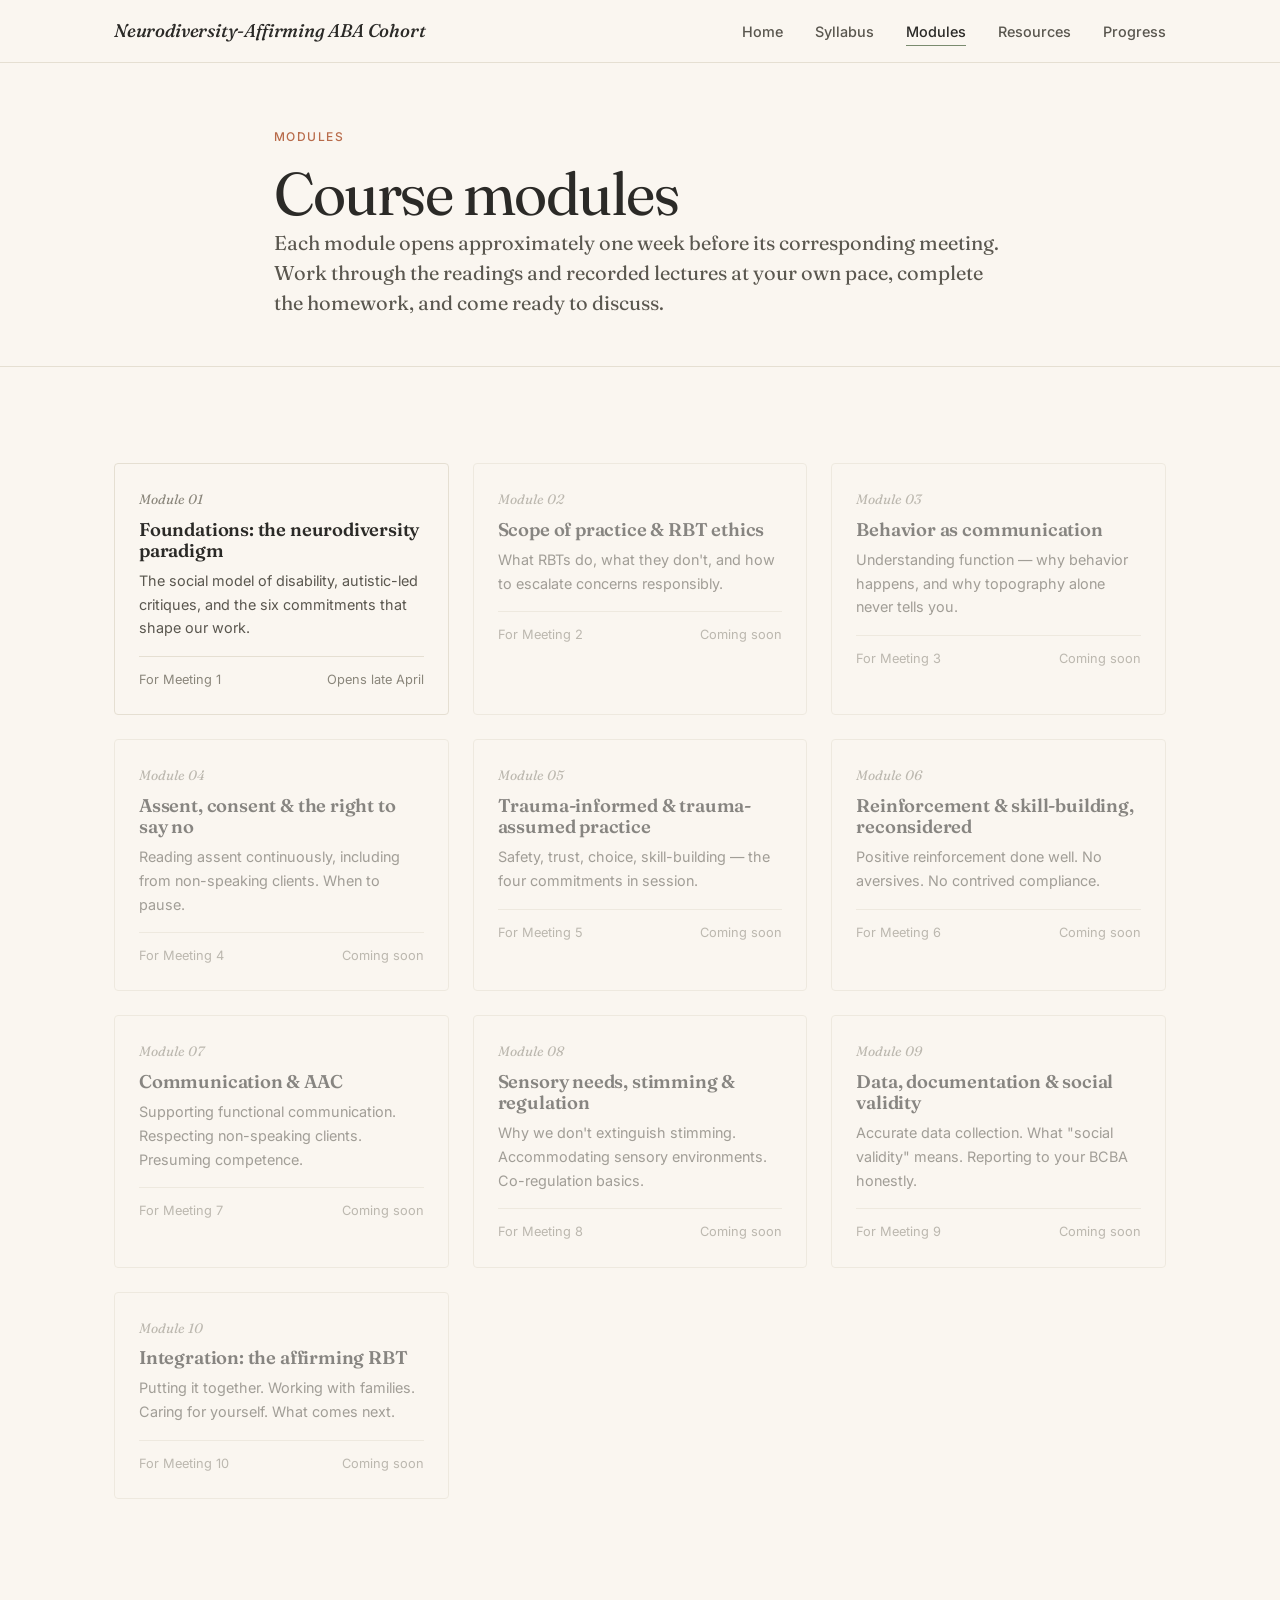
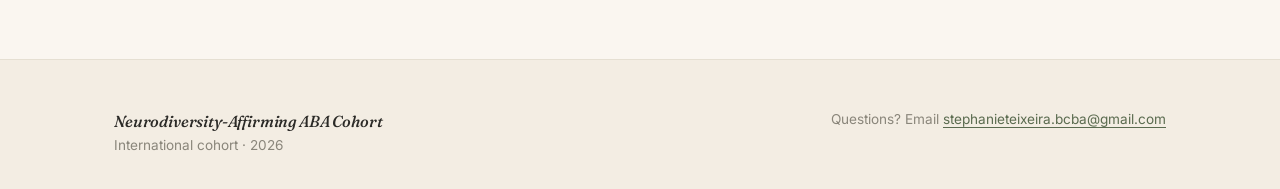
==== modules/index.html @ eed52e0f "Add files via upload" ====
<!DOCTYPE html>
<html lang="en">
<head>
  <meta charset="UTF-8">
  <meta name="viewport" content="width=device-width, initial-scale=1.0">
  <title>Modules — Neurodiversity-Affirming ABA Cohort</title>
  <link rel="stylesheet" href="../assets/css/style.css">
</head>
<body>

<header class="site-header">
  <div class="container">
    <a href="../index.html" class="brand">Neurodiversity-Affirming ABA Cohort</a>
    <nav>
      <ul class="nav">
        <li><a href="../index.html">Home</a></li>
        <li><a href="../syllabus.html">Syllabus</a></li>
        <li><a href="../modules/" class="active">Modules</a></li>
        <li><a href="../resources.html">Resources</a></li>
        <li><a href="../grades.html">Progress</a></li>
      </ul>
    </nav>
  </div>
</header>

<main>

  <section class="module-header">
    <div class="container-narrow">
      <span class="eyebrow">Modules</span>
      <h1>Course modules</h1>
      <p class="lead">Each module opens approximately one week before its corresponding meeting. Work through the readings and recorded lectures at your own pace, complete the homework, and come ready to discuss.</p>
    </div>
  </section>

  <section>
    <div class="container">
      <div class="card-grid">

        <a href="module-01.html" class="card">
          <div class="card-number">Module 01</div>
          <h3>Foundations: the neurodiversity paradigm</h3>
          <p>The social model of disability, autistic-led critiques, and the six commitments that shape our work.</p>
          <div class="meta"><span>For Meeting 1</span><span>Opens late April</span></div>
        </a>

        <div class="card" style="opacity:0.55;">
          <div class="card-number">Module 02</div>
          <h3>Scope of practice &amp; RBT ethics</h3>
          <p>What RBTs do, what they don't, and how to escalate concerns responsibly.</p>
          <div class="meta"><span>For Meeting 2</span><span>Coming soon</span></div>
        </div>

        <div class="card" style="opacity:0.55;">
          <div class="card-number">Module 03</div>
          <h3>Behavior as communication</h3>
          <p>Understanding function — why behavior happens, and why topography alone never tells you.</p>
          <div class="meta"><span>For Meeting 3</span><span>Coming soon</span></div>
        </div>

        <div class="card" style="opacity:0.55;">
          <div class="card-number">Module 04</div>
          <h3>Assent, consent &amp; the right to say no</h3>
          <p>Reading assent continuously, including from non-speaking clients. When to pause.</p>
          <div class="meta"><span>For Meeting 4</span><span>Coming soon</span></div>
        </div>

        <div class="card" style="opacity:0.55;">
          <div class="card-number">Module 05</div>
          <h3>Trauma-informed &amp; trauma-assumed practice</h3>
          <p>Safety, trust, choice, skill-building — the four commitments in session.</p>
          <div class="meta"><span>For Meeting 5</span><span>Coming soon</span></div>
        </div>

        <div class="card" style="opacity:0.55;">
          <div class="card-number">Module 06</div>
          <h3>Reinforcement &amp; skill-building, reconsidered</h3>
          <p>Positive reinforcement done well. No aversives. No contrived compliance.</p>
          <div class="meta"><span>For Meeting 6</span><span>Coming soon</span></div>
        </div>

        <div class="card" style="opacity:0.55;">
          <div class="card-number">Module 07</div>
          <h3>Communication &amp; AAC</h3>
          <p>Supporting functional communication. Respecting non-speaking clients. Presuming competence.</p>
          <div class="meta"><span>For Meeting 7</span><span>Coming soon</span></div>
        </div>

        <div class="card" style="opacity:0.55;">
          <div class="card-number">Module 08</div>
          <h3>Sensory needs, stimming &amp; regulation</h3>
          <p>Why we don't extinguish stimming. Accommodating sensory environments. Co-regulation basics.</p>
          <div class="meta"><span>For Meeting 8</span><span>Coming soon</span></div>
        </div>

        <div class="card" style="opacity:0.55;">
          <div class="card-number">Module 09</div>
          <h3>Data, documentation &amp; social validity</h3>
          <p>Accurate data collection. What "social validity" means. Reporting to your BCBA honestly.</p>
          <div class="meta"><span>For Meeting 9</span><span>Coming soon</span></div>
        </div>

        <div class="card" style="opacity:0.55;">
          <div class="card-number">Module 10</div>
          <h3>Integration: the affirming RBT</h3>
          <p>Putting it together. Working with families. Caring for yourself. What comes next.</p>
          <div class="meta"><span>For Meeting 10</span><span>Coming soon</span></div>
        </div>

      </div>
    </div>
  </section>

</main>

<footer class="site-footer">
  <div class="container">
    <div>
      <div class="brand">Neurodiversity-Affirming ABA Cohort</div>
      <p>International cohort · 2026</p>
    </div>
    <div>
      <p>Questions? Email <a href="mailto:stephanieteixeira.bcba@gmail.com">stephanieteixeira.bcba@gmail.com</a></p>
    </div>
  </div>
</footer>


<script src="../assets/js/supabase-config.js"></script>
<script type="module">
  import { updateNavAuth } from '../assets/js/auth.js';
  updateNavAuth('../');
</script>

</body>
</html>
---- assets/css/style.css ----
/* ==========================================================================
   Behavior Therapy Cohort — Shared Stylesheet
   Aesthetic: warm, professional, therapy-practice
   ========================================================================== */

@import url('https://fonts.googleapis.com/css2?family=Fraunces:ital,opsz,wght@0,9..144,400;0,9..144,500;0,9..144,600;0,9..144,700;1,9..144,400&family=Inter:wght@400;500;600&display=swap');

:root {
  /* Palette — warm neutrals + muted sage */
  --paper: #faf6f0;
  --paper-tint: #f3ede3;
  --ink: #2b2a27;
  --ink-soft: #5a574f;
  --ink-muted: #8a867b;
  --line: #e5dfd2;
  --sage: #7a8b6f;
  --sage-dark: #5a6b4f;
  --sage-tint: #e8ede3;
  --terracotta: #b86b4a;
  --terracotta-tint: #f3e4dc;
  --gold: #c9a961;

  /* Type */
  --font-display: 'Fraunces', Georgia, serif;
  --font-body: 'Inter', system-ui, sans-serif;

  /* Space scale */
  --s-1: 0.25rem;
  --s-2: 0.5rem;
  --s-3: 0.75rem;
  --s-4: 1rem;
  --s-5: 1.5rem;
  --s-6: 2rem;
  --s-7: 3rem;
  --s-8: 4rem;
  --s-9: 6rem;

  /* Layout */
  --measure: 68ch;
  --container: 1100px;
  --radius: 4px;
}

* {
  box-sizing: border-box;
  margin: 0;
  padding: 0;
}

html {
  scroll-behavior: smooth;
}

body {
  font-family: var(--font-body);
  font-size: 17px;
  line-height: 1.65;
  color: var(--ink);
  background: var(--paper);
  -webkit-font-smoothing: antialiased;
  text-rendering: optimizeLegibility;
}

/* ---------- Typography ---------- */

h1, h2, h3, h4 {
  font-family: var(--font-display);
  font-weight: 500;
  line-height: 1.15;
  letter-spacing: -0.01em;
  color: var(--ink);
}

h1 {
  font-size: clamp(2.25rem, 5vw, 3.75rem);
  font-weight: 400;
  letter-spacing: -0.025em;
}

h1 em {
  font-style: italic;
  color: var(--sage-dark);
  font-weight: 400;
}

h2 {
  font-size: clamp(1.625rem, 3vw, 2.25rem);
  margin-bottom: var(--s-4);
  margin-top: var(--s-7);
}

h3 {
  font-size: 1.25rem;
  font-weight: 600;
  margin-bottom: var(--s-3);
  margin-top: var(--s-5);
}

p {
  max-width: var(--measure);
  margin-bottom: var(--s-4);
}

a {
  color: var(--sage-dark);
  text-decoration: underline;
  text-decoration-thickness: 1px;
  text-underline-offset: 3px;
  transition: color 0.2s;
}

a:hover {
  color: var(--terracotta);
}

strong {
  font-weight: 600;
  color: var(--ink);
}

em {
  font-style: italic;
}

.eyebrow {
  font-family: var(--font-body);
  font-size: 0.75rem;
  font-weight: 500;
  letter-spacing: 0.12em;
  text-transform: uppercase;
  color: var(--ink-muted);
  margin-bottom: var(--s-3);
  display: block;
}

.lead {
  font-family: var(--font-display);
  font-size: 1.25rem;
  font-weight: 400;
  line-height: 1.5;
  color: var(--ink-soft);
  max-width: 60ch;
}

/* ---------- Layout ---------- */

.container {
  max-width: var(--container);
  margin: 0 auto;
  padding: 0 var(--s-5);
}

.container-narrow {
  max-width: 780px;
  margin: 0 auto;
  padding: 0 var(--s-5);
}

section {
  padding: var(--s-8) 0;
}

/* ---------- Header / Nav ---------- */

.site-header {
  border-bottom: 1px solid var(--line);
  background: var(--paper);
  position: sticky;
  top: 0;
  z-index: 10;
  backdrop-filter: blur(8px);
  background: rgba(250, 246, 240, 0.92);
}

.site-header .container {
  display: flex;
  align-items: center;
  justify-content: space-between;
  padding-top: var(--s-4);
  padding-bottom: var(--s-4);
}

.brand {
  font-family: var(--font-display);
  font-size: 1.15rem;
  font-weight: 500;
  font-style: italic;
  color: var(--ink);
  text-decoration: none;
  letter-spacing: -0.01em;
}

.brand:hover {
  color: var(--ink);
}

.nav {
  display: flex;
  gap: var(--s-6);
  list-style: none;
}

.nav a {
  color: var(--ink-soft);
  text-decoration: none;
  font-size: 0.9rem;
  font-weight: 500;
  position: relative;
}

.nav a:hover {
  color: var(--sage-dark);
}

.nav a.active {
  color: var(--ink);
}

.nav a.active::after {
  content: '';
  position: absolute;
  bottom: -6px;
  left: 0;
  right: 0;
  height: 1.5px;
  background: var(--sage);
}

/* ---------- Hero ---------- */

.hero {
  padding: var(--s-9) 0 var(--s-8);
  position: relative;
  overflow: hidden;
}

.hero::before {
  content: '';
  position: absolute;
  top: 10%;
  right: -10%;
  width: 500px;
  height: 500px;
  background: radial-gradient(circle, var(--sage-tint) 0%, transparent 70%);
  opacity: 0.6;
  z-index: -1;
  border-radius: 50%;
}

.hero h1 {
  max-width: 18ch;
  margin-bottom: var(--s-5);
}

.hero .lead {
  margin-bottom: var(--s-6);
}

.hero-meta {
  display: flex;
  gap: var(--s-7);
  margin-top: var(--s-7);
  padding-top: var(--s-5);
  border-top: 1px solid var(--line);
  flex-wrap: wrap;
}

.hero-meta div {
  min-width: 140px;
}

.hero-meta .label {
  font-size: 0.75rem;
  text-transform: uppercase;
  letter-spacing: 0.1em;
  color: var(--ink-muted);
  margin-bottom: var(--s-1);
}

.hero-meta .value {
  font-family: var(--font-display);
  font-size: 1.1rem;
  color: var(--ink);
}

/* ---------- Buttons ---------- */

.btn {
  display: inline-block;
  padding: 0.75rem 1.5rem;
  font-family: var(--font-body);
  font-size: 0.95rem;
  font-weight: 500;
  text-decoration: none;
  border-radius: var(--radius);
  transition: all 0.2s;
  border: 1px solid transparent;
  cursor: pointer;
}

.btn-primary {
  background: var(--ink);
  color: var(--paper);
}

.btn-primary:hover {
  background: var(--sage-dark);
  color: var(--paper);
}

.btn-secondary {
  background: transparent;
  color: var(--ink);
  border-color: var(--ink);
}

.btn-secondary:hover {
  background: var(--ink);
  color: var(--paper);
}

.btn-group {
  display: flex;
  gap: var(--s-3);
  flex-wrap: wrap;
  margin-top: var(--s-5);
}

/* ---------- Cards ---------- */

.card-grid {
  display: grid;
  grid-template-columns: repeat(auto-fill, minmax(280px, 1fr));
  gap: var(--s-5);
  margin-top: var(--s-6);
}

.card {
  background: var(--paper);
  border: 1px solid var(--line);
  border-radius: var(--radius);
  padding: var(--s-5);
  transition: all 0.25s;
  text-decoration: none;
  color: inherit;
  display: block;
}

.card:hover {
  border-color: var(--sage);
  transform: translateY(-2px);
  box-shadow: 0 8px 24px -12px rgba(43, 42, 39, 0.15);
  color: inherit;
}

.card-number {
  font-family: var(--font-display);
  font-style: italic;
  font-size: 0.85rem;
  color: var(--ink-muted);
  margin-bottom: var(--s-2);
}

.card h3 {
  margin-top: 0;
  margin-bottom: var(--s-2);
  font-size: 1.15rem;
}

.card p {
  font-size: 0.9rem;
  color: var(--ink-soft);
  margin-bottom: 0;
}

.card .meta {
  margin-top: var(--s-4);
  padding-top: var(--s-3);
  border-top: 1px solid var(--line);
  font-size: 0.8rem;
  color: var(--ink-muted);
  display: flex;
  justify-content: space-between;
}

/* ---------- Module page ---------- */

.module-header {
  padding: var(--s-8) 0 var(--s-6);
  border-bottom: 1px solid var(--line);
}

.module-header .eyebrow {
  color: var(--terracotta);
}

.module-section {
  padding: var(--s-7) 0;
  border-bottom: 1px solid var(--line);
}

.module-section:last-child {
  border-bottom: none;
}

.resource-list {
  list-style: none;
  margin-top: var(--s-4);
}

.resource-list li {
  padding: var(--s-4) 0;
  border-bottom: 1px solid var(--line);
  display: flex;
  justify-content: space-between;
  align-items: center;
  gap: var(--s-4);
}

.resource-list li:last-child {
  border-bottom: none;
}

.resource-list .title {
  font-weight: 500;
  color: var(--ink);
}

.resource-list .type {
  font-size: 0.8rem;
  color: var(--ink-muted);
  text-transform: uppercase;
  letter-spacing: 0.08em;
  padding: var(--s-1) var(--s-3);
  background: var(--paper-tint);
  border-radius: var(--radius);
}

/* ---------- Schedule table ---------- */

.schedule {
  width: 100%;
  border-collapse: collapse;
  margin-top: var(--s-5);
}

.schedule th,
.schedule td {
  text-align: left;
  padding: var(--s-4);
  border-bottom: 1px solid var(--line);
  vertical-align: top;
}

.schedule th {
  font-family: var(--font-body);
  font-size: 0.75rem;
  font-weight: 600;
  text-transform: uppercase;
  letter-spacing: 0.1em;
  color: var(--ink-muted);
}

.schedule .date {
  font-family: var(--font-display);
  font-style: italic;
  color: var(--sage-dark);
  white-space: nowrap;
  width: 140px;
}

.schedule .topic {
  font-weight: 500;
}

.schedule .desc {
  color: var(--ink-soft);
  font-size: 0.9rem;
  margin-top: var(--s-1);
}

/* ---------- Callout ---------- */

.callout {
  background: var(--sage-tint);
  border-left: 3px solid var(--sage);
  padding: var(--s-5);
  margin: var(--s-6) 0;
  border-radius: 0 var(--radius) var(--radius) 0;
}

.callout.warn {
  background: var(--terracotta-tint);
  border-left-color: var(--terracotta);
}

.callout h4 {
  font-family: var(--font-display);
  font-size: 1rem;
  margin-bottom: var(--s-2);
}

.callout p {
  margin-bottom: 0;
  font-size: 0.95rem;
  color: var(--ink-soft);
}

/* ---------- Footer ---------- */

.site-footer {
  margin-top: var(--s-9);
  padding: var(--s-7) 0 var(--s-6);
  border-top: 1px solid var(--line);
  background: var(--paper-tint);
}

.site-footer .container {
  display: flex;
  justify-content: space-between;
  align-items: flex-start;
  flex-wrap: wrap;
  gap: var(--s-5);
}

.site-footer p {
  font-size: 0.85rem;
  color: var(--ink-muted);
  margin-bottom: 0;
}

.site-footer .brand {
  font-size: 1rem;
}

/* ---------- Utilities ---------- */

.stack > * + * {
  margin-top: var(--s-4);
}

.divider {
  border: 0;
  border-top: 1px solid var(--line);
  margin: var(--s-6) 0;
}

.text-center {
  text-align: center;
}

/* ---------- Subtle entrance animation ---------- */

@keyframes riseIn {
  from { opacity: 0; transform: translateY(8px); }
  to { opacity: 1; transform: translateY(0); }
}

.hero h1,
.hero .lead,
.hero .btn-group,
.hero-meta {
  animation: riseIn 0.7s ease-out backwards;
}

.hero .lead { animation-delay: 0.1s; }
.hero .btn-group { animation-delay: 0.2s; }
.hero-meta { animation-delay: 0.3s; }

/* ---------- Responsive ---------- */

@media (max-width: 720px) {
  .nav {
    gap: var(--s-4);
  }

  .nav a {
    font-size: 0.85rem;
  }

  .site-footer .container {
    flex-direction: column;
  }

  .schedule th:nth-child(3),
  .schedule td:nth-child(3) {
    display: none;
  }

  .resource-list li {
    flex-direction: column;
    align-items: flex-start;
    gap: var(--s-2);
  }
}
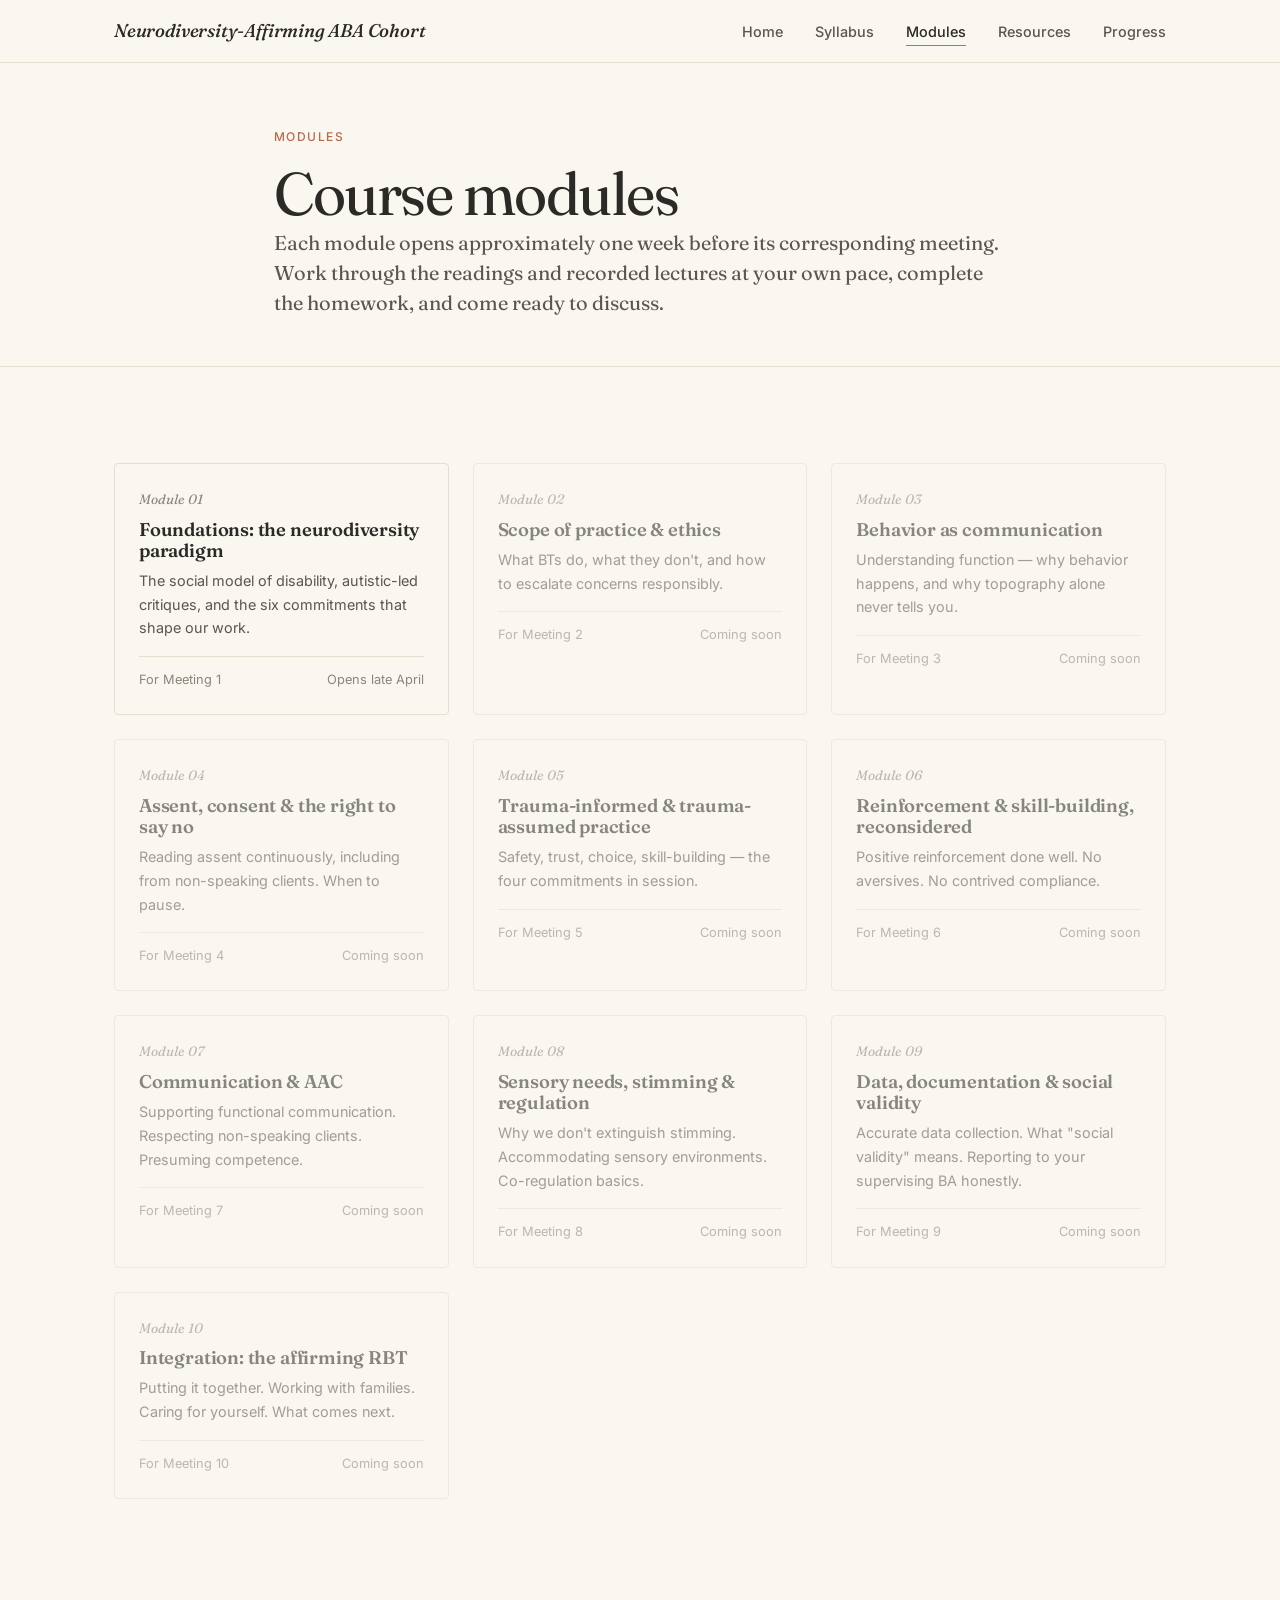
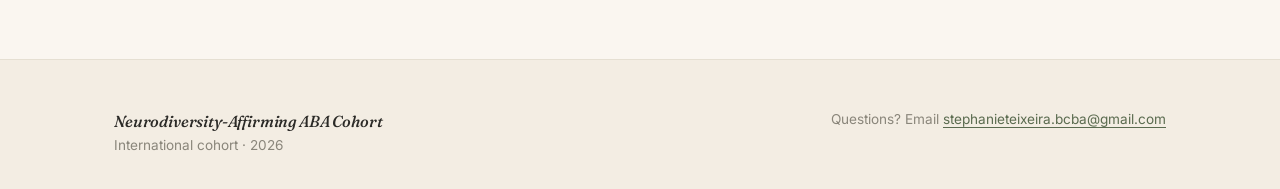
==== commit ddf5c7c8: "Rename index (2).html to index.html" ====
--- a/modules/index.html
+++ b/modules/index.html
@@ -46,8 +46,8 @@
 
         <div class="card" style="opacity:0.55;">
           <div class="card-number">Module 02</div>
-          <h3>Scope of practice &amp; RBT ethics</h3>
-          <p>What RBTs do, what they don't, and how to escalate concerns responsibly.</p>
+          <h3>Scope of practice &amp; ethics</h3>
+          <p>What BTs do, what they don't, and how to escalate concerns responsibly.</p>
           <div class="meta"><span>For Meeting 2</span><span>Coming soon</span></div>
         </div>
 
@@ -96,7 +96,7 @@
         <div class="card" style="opacity:0.55;">
           <div class="card-number">Module 09</div>
           <h3>Data, documentation &amp; social validity</h3>
-          <p>Accurate data collection. What "social validity" means. Reporting to your BCBA honestly.</p>
+          <p>Accurate data collection. What "social validity" means. Reporting to your supervising BA honestly.</p>
           <div class="meta"><span>For Meeting 9</span><span>Coming soon</span></div>
         </div>
 
@@ -128,8 +128,9 @@
 
 <script src="../assets/js/supabase-config.js"></script>
 <script type="module">
-  import { updateNavAuth } from '../assets/js/auth.js';
-  updateNavAuth('../');
+  import { requireAuth, updateNavAuth } from '../assets/js/auth.js';
+  const user = await requireAuth('../');
+  if (user) updateNavAuth('../');
 </script>
 
 </body>
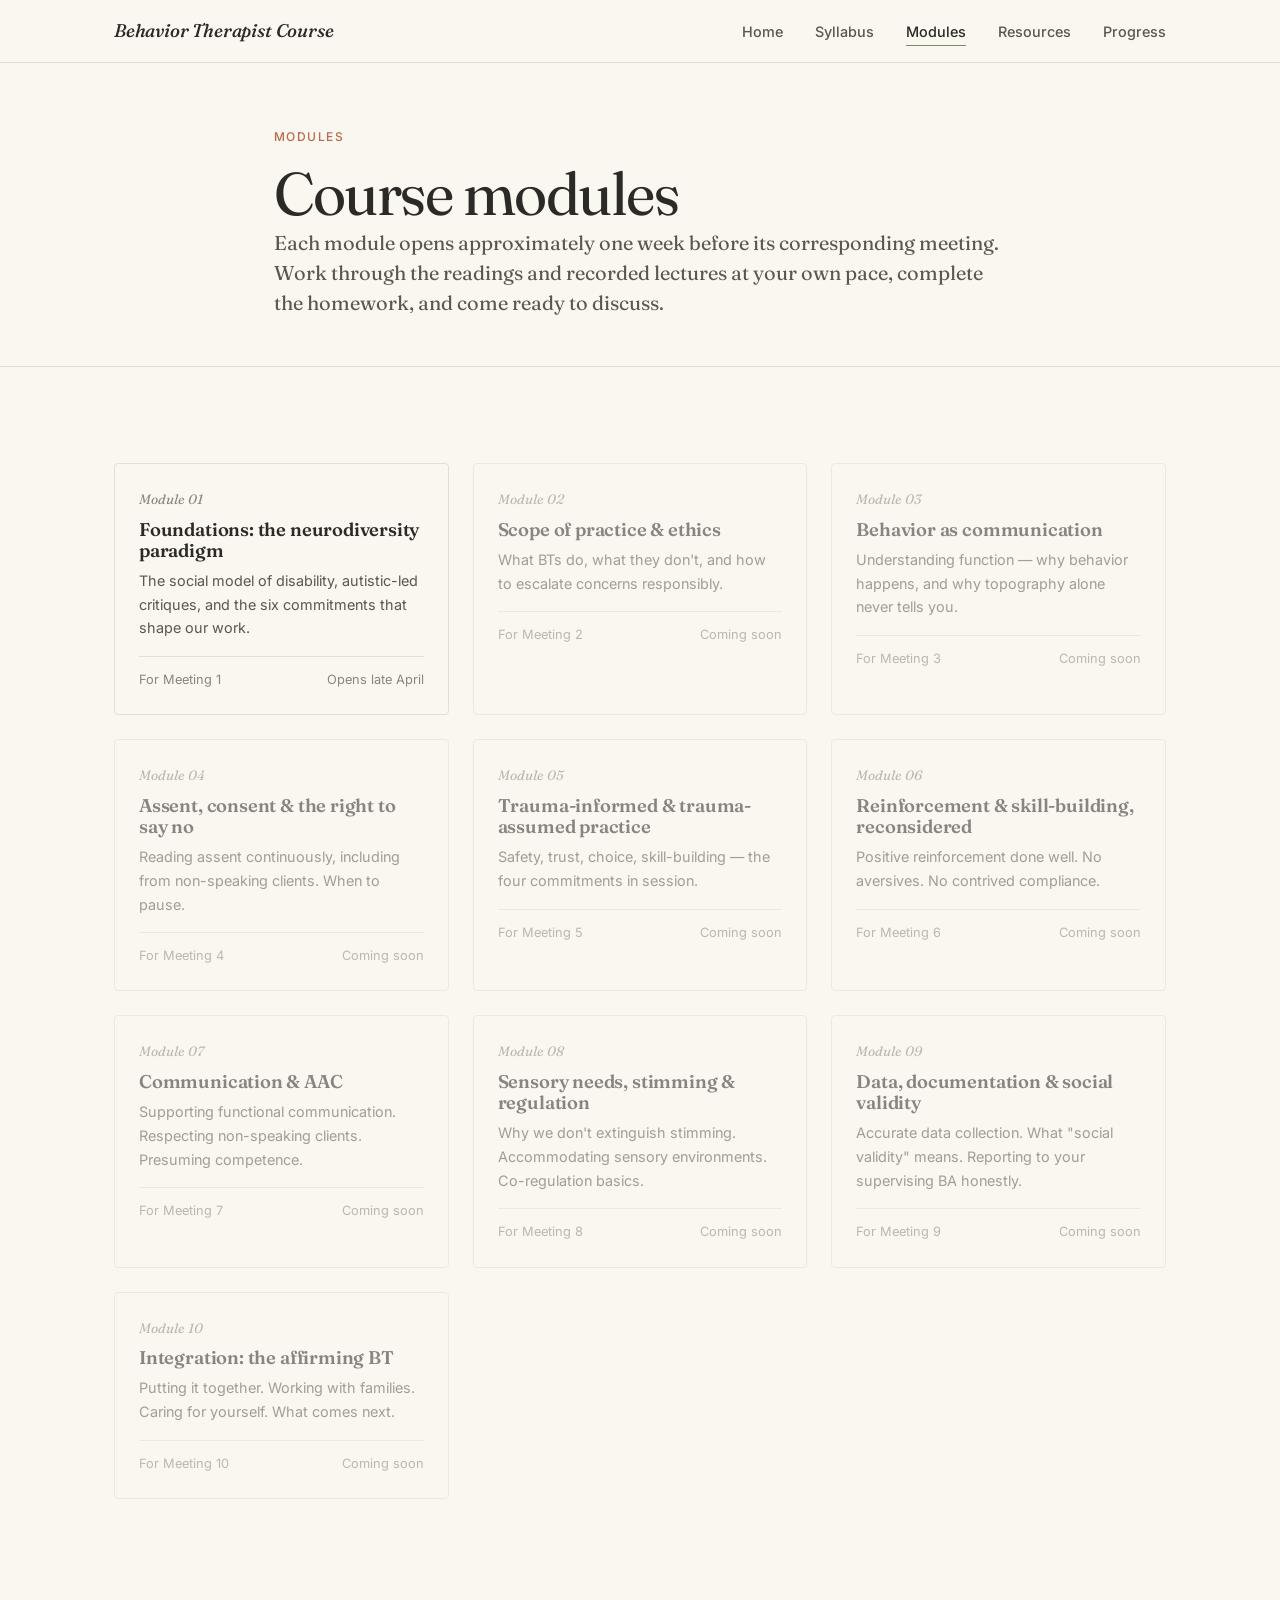
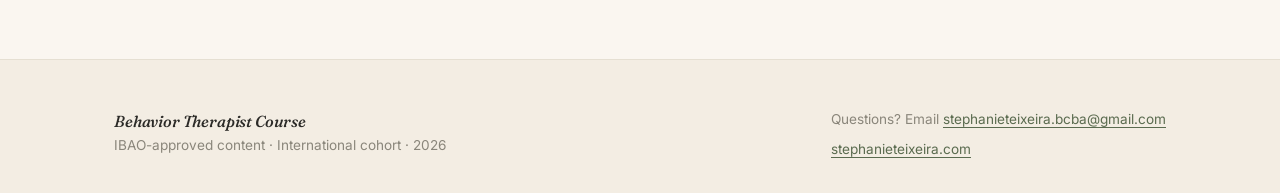
==== commit 42a66032: "Update index.html" ====
--- a/modules/index.html
+++ b/modules/index.html
@@ -3,14 +3,14 @@
 <head>
   <meta charset="UTF-8">
   <meta name="viewport" content="width=device-width, initial-scale=1.0">
-  <title>Modules — Neurodiversity-Affirming ABA Cohort</title>
+  <title>Modules — Behavior Therapist Course</title>
   <link rel="stylesheet" href="../assets/css/style.css">
 </head>
 <body>
 
 <header class="site-header">
   <div class="container">
-    <a href="../index.html" class="brand">Neurodiversity-Affirming ABA Cohort</a>
+    <a href="../index.html" class="brand">Behavior Therapist Course</a>
     <nav>
       <ul class="nav">
         <li><a href="../index.html">Home</a></li>
@@ -102,7 +102,7 @@
 
         <div class="card" style="opacity:0.55;">
           <div class="card-number">Module 10</div>
-          <h3>Integration: the affirming RBT</h3>
+          <h3>Integration: the affirming BT</h3>
           <p>Putting it together. Working with families. Caring for yourself. What comes next.</p>
           <div class="meta"><span>For Meeting 10</span><span>Coming soon</span></div>
         </div>
@@ -116,15 +116,15 @@
 <footer class="site-footer">
   <div class="container">
     <div>
-      <div class="brand">Neurodiversity-Affirming ABA Cohort</div>
-      <p>International cohort · 2026</p>
+      <div class="brand">Behavior Therapist Course</div>
+      <p>IBAO-approved content · International cohort · 2026</p>
     </div>
     <div>
       <p>Questions? Email <a href="mailto:stephanieteixeira.bcba@gmail.com">stephanieteixeira.bcba@gmail.com</a></p>
+      <p style="margin-top: var(--s-2);"><a href="https://www.stephanieteixeira.com" target="_blank" rel="noopener">stephanieteixeira.com</a></p>
     </div>
   </div>
 </footer>
-
 
 <script src="../assets/js/supabase-config.js"></script>
 <script type="module">
